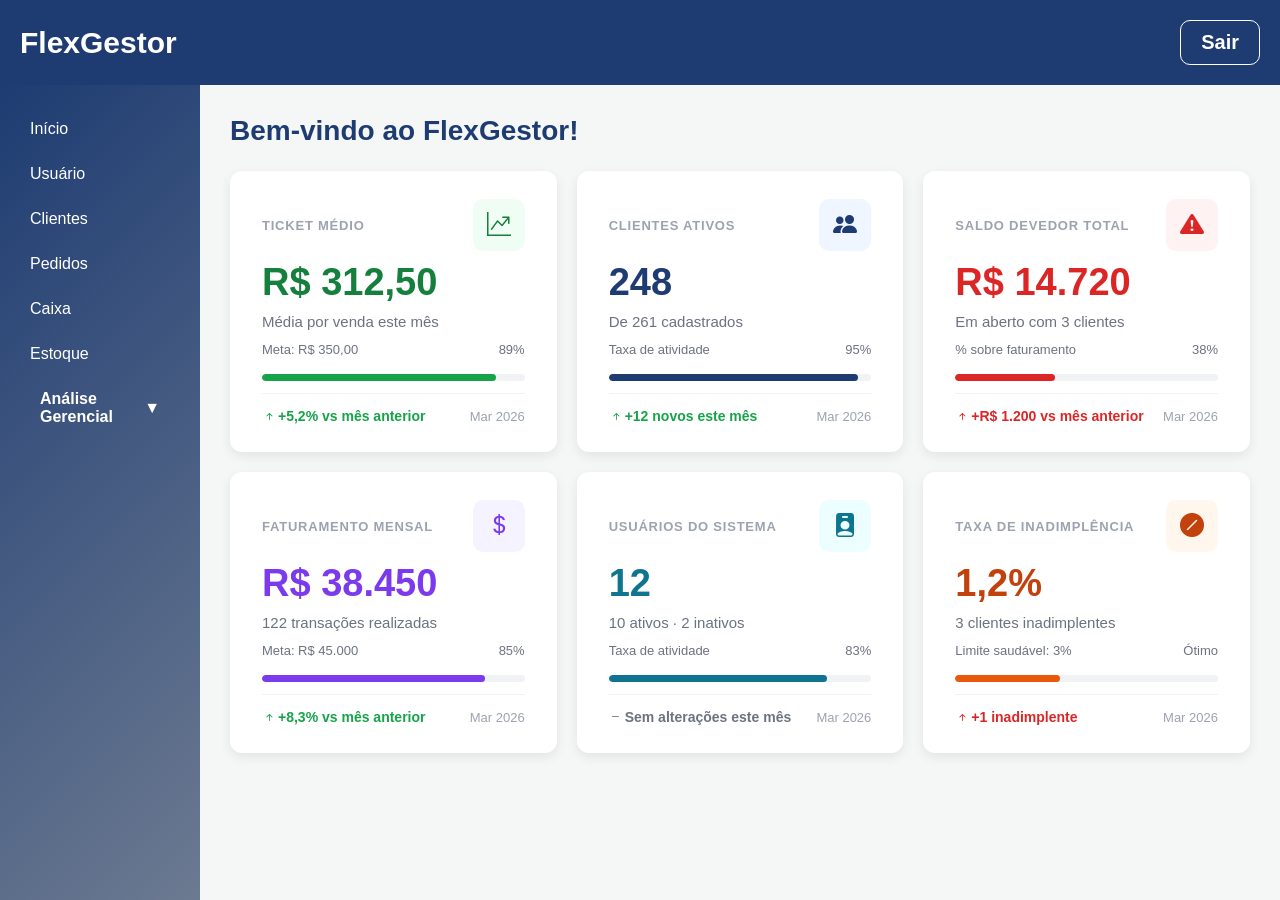
==== WebApplication5/Views/Home/index.html @ 7115f075 "copiando pastas e arquivos" ====
<!DOCTYPE html>
<html lang="pt-br">
<head>
    <meta charset="UTF-8">
    <meta name="viewport" content="width=device-width, initial-scale=1.0">
    <link rel="stylesheet" href="/WebApplication5/wwwroot/css/homeCSS/home.css">
    <link rel="stylesheet" href="/WebApplication5/wwwroot/css/menuCSS/menu.css">
    <link rel="stylesheet" href="https://cdn.jsdelivr.net/npm/bootstrap-icons@1.11.3/font/bootstrap-icons.min.css">
    <title>Início - FlexGestor</title>
</head>
<body>
    <div class="container">
        <div id="menu"></div>
        <main>
            <h2>Bem-vindo ao FlexGestor!</h2>
            <div class="cards">

                <!-- 1: Ticket Médio -->
                <div class="card">
                    <div class="card-topo">
                        <span class="kpi-label">Ticket Médio</span>
                        <div class="kpi-icon kpi-icon-verde"><i class="bi bi-graph-up-arrow"></i></div>
                    </div>
                    <div class="kpi-valor kpi-valor-verde">R$ 312,50</div>
                    <p class="kpi-sub">Média por venda este mês</p>
                    <div class="kpi-barra-label">
                        <span>Meta: R$ 350,00</span>
                        <span>89%</span>
                    </div>
                    <div class="kpi-barra"><div class="kpi-barra-fill fill-verde" style="width:89%"></div></div>
                    <div class="card-rodape">
                        <span class="kpi-variacao positiva"><i class="bi bi-arrow-up-short"></i> +5,2% vs mês anterior</span>
                        <span class="kpi-periodo">Mar 2026</span>
                    </div>
                </div>

                <!-- 2: Clientes Ativos -->
                <div class="card">
                    <div class="card-topo">
                        <span class="kpi-label">Clientes Ativos</span>
                        <div class="kpi-icon kpi-icon-azul"><i class="bi bi-people-fill"></i></div>
                    </div>
                    <div class="kpi-valor">248</div>
                    <p class="kpi-sub">De 261 cadastrados</p>
                    <div class="kpi-barra-label">
                        <span>Taxa de atividade</span>
                        <span>95%</span>
                    </div>
                    <div class="kpi-barra"><div class="kpi-barra-fill fill-azul" style="width:95%"></div></div>
                    <div class="card-rodape">
                        <span class="kpi-variacao positiva"><i class="bi bi-arrow-up-short"></i> +12 novos este mês</span>
                        <span class="kpi-periodo">Mar 2026</span>
                    </div>
                </div>

                <!-- 3: Saldo Devedor -->
                <div class="card">
                    <div class="card-topo">
                        <span class="kpi-label">Saldo Devedor Total</span>
                        <div class="kpi-icon kpi-icon-vermelho"><i class="bi bi-exclamation-triangle-fill"></i></div>
                    </div>
                    <div class="kpi-valor kpi-valor-alerta">R$ 14.720</div>
                    <p class="kpi-sub">Em aberto com 3 clientes</p>
                    <div class="kpi-barra-label">
                        <span>% sobre faturamento</span>
                        <span>38%</span>
                    </div>
                    <div class="kpi-barra"><div class="kpi-barra-fill fill-vermelho" style="width:38%"></div></div>
                    <div class="card-rodape">
                        <span class="kpi-variacao negativa"><i class="bi bi-arrow-up-short"></i> +R$ 1.200 vs mês anterior</span>
                        <span class="kpi-periodo">Mar 2026</span>
                    </div>
                </div>

                <!-- 4: Faturamento Mensal -->
                <div class="card">
                    <div class="card-topo">
                        <span class="kpi-label">Faturamento Mensal</span>
                        <div class="kpi-icon kpi-icon-roxo"><i class="bi bi-currency-dollar"></i></div>
                    </div>
                    <div class="kpi-valor kpi-valor-roxo">R$ 38.450</div>
                    <p class="kpi-sub">122 transações realizadas</p>
                    <div class="kpi-barra-label">
                        <span>Meta: R$ 45.000</span>
                        <span>85%</span>
                    </div>
                    <div class="kpi-barra"><div class="kpi-barra-fill fill-roxo" style="width:85%"></div></div>
                    <div class="card-rodape">
                        <span class="kpi-variacao positiva"><i class="bi bi-arrow-up-short"></i> +8,3% vs mês anterior</span>
                        <span class="kpi-periodo">Mar 2026</span>
                    </div>
                </div>

                <!-- 5: Usuários do Sistema -->
                <div class="card">
                    <div class="card-topo">
                        <span class="kpi-label">Usuários do Sistema</span>
                        <div class="kpi-icon kpi-icon-ciano"><i class="bi bi-person-badge-fill"></i></div>
                    </div>
                    <div class="kpi-valor kpi-valor-ciano">12</div>
                    <p class="kpi-sub">10 ativos · 2 inativos</p>
                    <div class="kpi-barra-label">
                        <span>Taxa de atividade</span>
                        <span>83%</span>
                    </div>
                    <div class="kpi-barra"><div class="kpi-barra-fill fill-ciano" style="width:83%"></div></div>
                    <div class="card-rodape">
                        <span class="kpi-variacao neutra"><i class="bi bi-dash"></i> Sem alterações este mês</span>
                        <span class="kpi-periodo">Mar 2026</span>
                    </div>
                </div>

                <!-- 6: Taxa de Inadimplência -->
                <div class="card">
                    <div class="card-topo">
                        <span class="kpi-label">Taxa de Inadimplência</span>
                        <div class="kpi-icon kpi-icon-laranja"><i class="bi bi-slash-circle-fill"></i></div>
                    </div>
                    <div class="kpi-valor kpi-valor-laranja">1,2%</div>
                    <p class="kpi-sub">3 clientes inadimplentes</p>
                    <div class="kpi-barra-label">
                        <span>Limite saudável: 3%</span>
                        <span>Ótimo</span>
                    </div>
                    <div class="kpi-barra"><div class="kpi-barra-fill fill-laranja" style="width:40%"></div></div>
                    <div class="card-rodape">
                        <span class="kpi-variacao negativa"><i class="bi bi-arrow-up-short"></i> +1 inadimplente</span>
                        <span class="kpi-periodo">Mar 2026</span>
                    </div>
                </div>

            </div>
        </main>
    </div>
    <script src="/WebApplication5/wwwroot/js/menuJS/menu.js"></script>
</body>
</html>
---- WebApplication5/wwwroot/css/homeCSS/home.css ----
/* ===== HOME.CSS ===== */
/* Valores em px — imune a qualquer conflito de font-size/rem do sistema */

main h2 {
    font-size: 28px;
    font-weight: 700;
    color: #1e3c72;
    margin-bottom: 24px;
}

/* Grid de cards */
.cards {
    display: grid;
    grid-template-columns: repeat(3, 1fr);
    gap: 20px;
}

.card {
    background-color: #fff;
    padding: 28px 32px;
    border-radius: 12px;
    box-shadow: 0 4px 12px rgba(0,0,0,0.08);
    transition: transform 0.3s, box-shadow 0.3s;
    display: flex;
    flex-direction: column;
    gap: 12px;
}

.card:hover {
    transform: translateY(-4px);
    box-shadow: 0 8px 24px rgba(0,0,0,0.12);
}

/* Topo do card */
.card-topo {
    display: flex;
    align-items: center;
    justify-content: space-between;
}

.kpi-label {
    font-size: 13px;
    font-weight: 700;
    color: #9ca3af;
    text-transform: uppercase;
    letter-spacing: 0.06em;
    font-family: 'Poppins', sans-serif;
}

.kpi-icon {
    width: 52px;
    height: 52px;
    border-radius: 10px;
    display: flex;
    align-items: center;
    justify-content: center;
    font-size: 24px;
    flex-shrink: 0;
}

.kpi-icon-azul    { background: #eff6ff; color: #1e3c72; }
.kpi-icon-verde   { background: #f0fdf4; color: #15803d; }
.kpi-icon-vermelho{ background: #fef2f2; color: #dc2626; }
.kpi-icon-laranja { background: #fff7ed; color: #c2410c; }
.kpi-icon-roxo    { background: #f5f3ff; color: #7c3aed; }
.kpi-icon-ciano   { background: #ecfeff; color: #0e7490; }

/* Valor principal */
.kpi-valor {
    font-size: 38px;
    font-weight: 700;
    color: #1e3c72;
    line-height: 1;
    font-family: 'Poppins', sans-serif;
}

.kpi-valor-alerta  { color: #dc2626; }
.kpi-valor-verde   { color: #15803d; }
.kpi-valor-roxo    { color: #7c3aed; }
.kpi-valor-ciano   { color: #0e7490; }
.kpi-valor-laranja { color: #c2410c; }

/* Subtítulo */
.kpi-sub {
    font-size: 15px;
    color: #6b7280;
    margin: 0;
    font-family: 'Poppins', sans-serif;
}

/* Barra de progresso */
.kpi-barra-label {
    display: flex;
    justify-content: space-between;
    font-size: 13px;
    color: #6b7280;
    margin-bottom: 5px;
    font-family: 'Poppins', sans-serif;
}

.kpi-barra {
    height: 7px;
    background: #f0f2f5;
    border-radius: 10px;
    overflow: hidden;
}

.kpi-barra-fill {
    height: 100%;
    border-radius: 10px;
    transition: width 0.6s ease;
}

.fill-azul    { background: #1e3c72; }
.fill-verde   { background: #16a34a; }
.fill-vermelho{ background: #dc2626; }
.fill-laranja { background: #ea580c; }
.fill-roxo    { background: #7c3aed; }
.fill-ciano   { background: #0e7490; }

/* Rodapé */
.card-rodape {
    display: flex;
    align-items: center;
    justify-content: space-between;
    padding-top: 14px;
    border-top: 1px solid #f0f2f5;
}

.kpi-variacao {
    font-size: 14px;
    font-weight: 600;
    display: flex;
    align-items: center;
    gap: 2px;
    font-family: 'Poppins', sans-serif;
}

.kpi-variacao.positiva { color: #16a34a; }
.kpi-variacao.negativa { color: #dc2626; }
.kpi-variacao.neutra   { color: #6b7280; }

.kpi-periodo {
    font-size: 13px;
    color: #9ca3af;
    font-family: 'Poppins', sans-serif;
}
---- WebApplication5/wwwroot/css/menuCSS/menu.css ----
/* ===== MENU.CSS ===== */
/* Define a base rem do sistema inteiro: 1rem = 10px */

html {
    font-size: 62.5%;
}

* {
    margin: 0;
    padding: 0;
    box-sizing: border-box;
    font-family: 'Poppins', sans-serif;
    /* SEM font-size aqui */
}

body {
    width: 100vw;
    height: 100vh;
}

.container {
    display: grid;
    grid-template-areas:
        "header header"
        "nav main";
    grid-template-columns: 20rem 1fr;
    grid-template-rows: 8.5rem 1fr;
    height: 100vh;
}

#menu {
    display: contents;
}

/* CABEÇALHO */
.cabecalho {
    grid-area: header;
    background-color: #1e3c72;
    color: white;
    display: flex;
    justify-content: space-between;
    align-items: center;
    padding: 0 2rem;
}

.cabecalho h1 {
    font-size: 3rem;
}

.cabecalho .sair {
    color: white;
    text-decoration: none;
    font-weight: bold;
    padding: 1rem 2rem;
    border-radius: 1rem;
    transition: background-color 0.3s, transform 0.3s;
    font-size: 2rem;
    border: 1px solid white;
}

.cabecalho .sair:hover {
    background-color: #254a8f;
    transform: translateY(-0.2rem);
}

/* SIDEBAR */
.sidebar {
    grid-area: nav;
    background: linear-gradient(135deg, #1e3c72, #6c7a91);
    padding-top: 2rem;
}

.sidebar ul {
    list-style: none;
    padding: 0;
    margin: 0;
}

.sidebar li {
    margin: 0.3rem 1rem;
    border-radius: 0.5rem;
}

.sidebar li a {
    display: block;
    padding: 1.2rem 2rem;
    color: white;
    cursor: pointer;
    text-decoration: none;
    font-weight: 500;
    font-size: 1.6rem;
    transition: background-color 0.3s, transform 0.2s;
    border-radius: 0.5rem;
}

.sidebar li a:hover {
    background-color: #1e3c72;
    transform: translateX(0.3rem);
}

/* SUBMENU */
.menu-relatorios .submenu {
    list-style: none;
    max-height: 0;
    overflow: hidden;
    transition: max-height 0.3s ease;
    text-align: center;
}

.menu-relatorios .submenu li {
    margin: 0.2rem 0;
}

.menu-relatorios .submenu li a {
    padding: 1rem 2rem;
    color: white;
    font-size: 1.5rem;
    font-weight: 500;
    border-radius: 0.5rem;
    display: block;
    transition: background-color 0.3s, transform 0.2s;
}

.menu-relatorios .submenu li a:hover {
    background-color: #25498b;
    transform: translateX(0.2rem);
}

.menu-relatorios > span {
    display: flex;
    justify-content: space-between;
    align-items: center;
    padding: 1.2rem 2rem;
    cursor: pointer;
    color: white;
    font-weight: bold;
    font-size: 1.6rem;
    transition: background-color 0.3s;
    border-radius: 0.5rem;
    margin: 0.3rem 1rem;
}

.menu-relatorios > span:hover {
    background-color: #1e3c72;
}

.menu-relatorios.active .submenu {
    max-height: 500px;
}

.menu-relatorios > span::after {
    content: "▼";
    transition: transform 0.3s;
}

.menu-relatorios.active > span::after {
    transform: rotate(180deg);
}

/* MAIN */
main {
    grid-area: main;
    padding: 3rem;
    overflow-y: auto;
    overflow-x: hidden;
    min-width: 0;
    background-color: #f4f7f6;
}
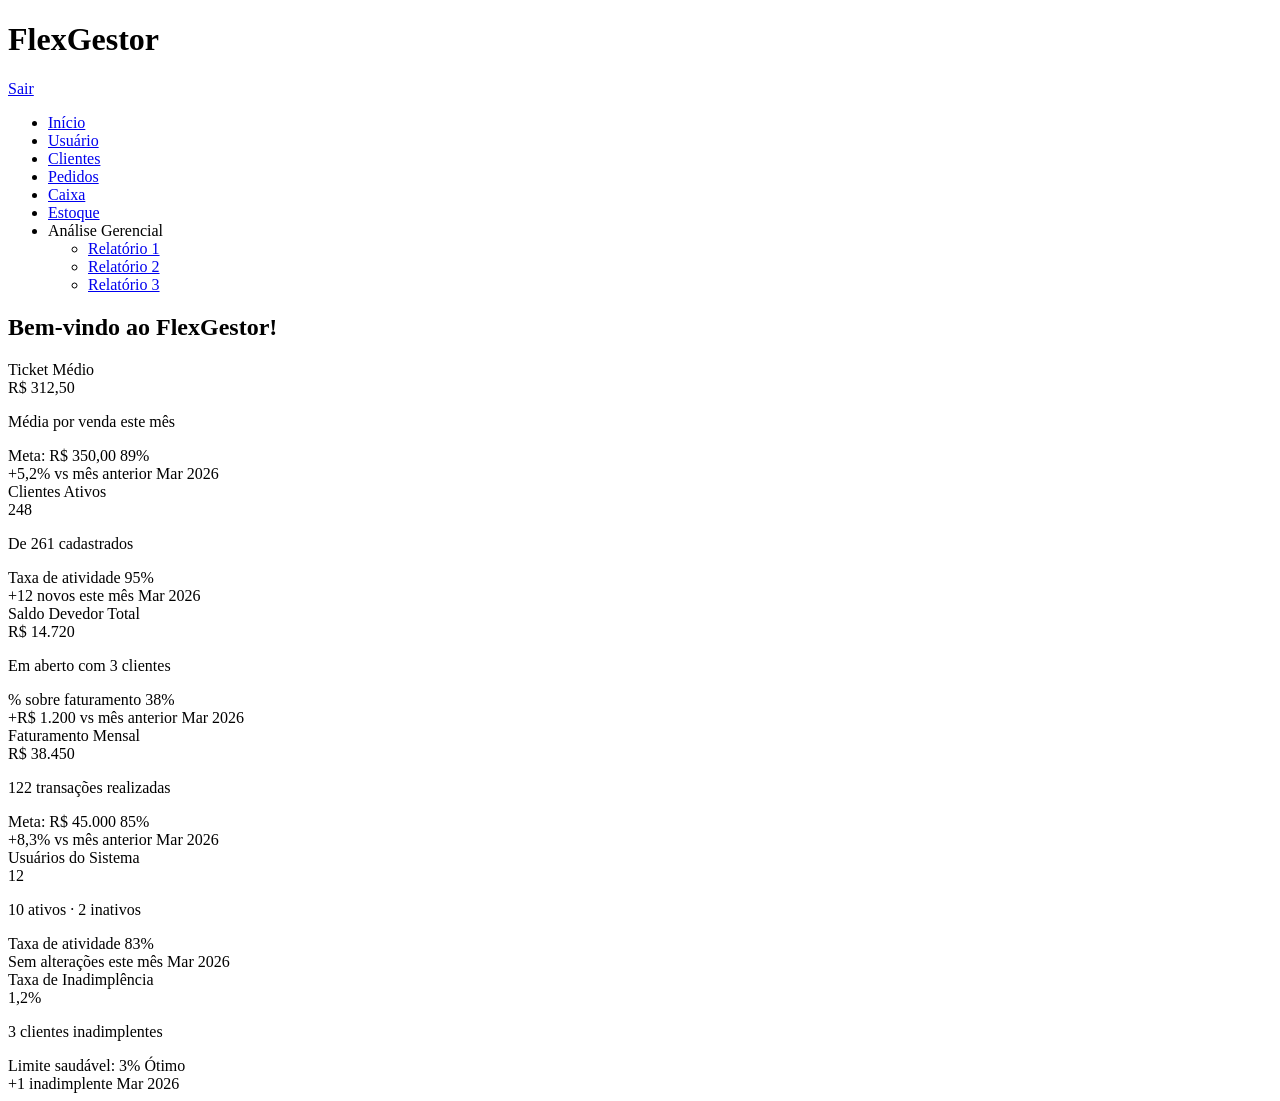
==== commit 577746e7: "Update index.html" ====
--- a/WebApplication5/Views/Home/index.html
+++ b/WebApplication5/Views/Home/index.html
@@ -3,9 +3,9 @@
 <head>
     <meta charset="UTF-8">
     <meta name="viewport" content="width=device-width, initial-scale=1.0">
-    <link rel="stylesheet" href="/WebApplication5/wwwroot/css/homeCSS/home.css">
-    <link rel="stylesheet" href="/WebApplication5/wwwroot/css/menuCSS/menu.css">
-    <link rel="stylesheet" href="https://cdn.jsdelivr.net/npm/bootstrap-icons@1.11.3/font/bootstrap-icons.min.css">
+    <link rel="stylesheet" href="../../w/WebApplication5/wwwroot/css/homeCSS/home.css">
+    <link rel="stylesheet" href="../../w/WebApplication5/wwwroot/css/menuCSS/menu.css">
+    <link rel="stylesheet" href="../../whttps://cdn.jsdelivr.net/npm/bootstrap-icons@1.11.3/font/bootstrap-icons.min.css">
     <title>Início - FlexGestor</title>
 </head>
 <body>
